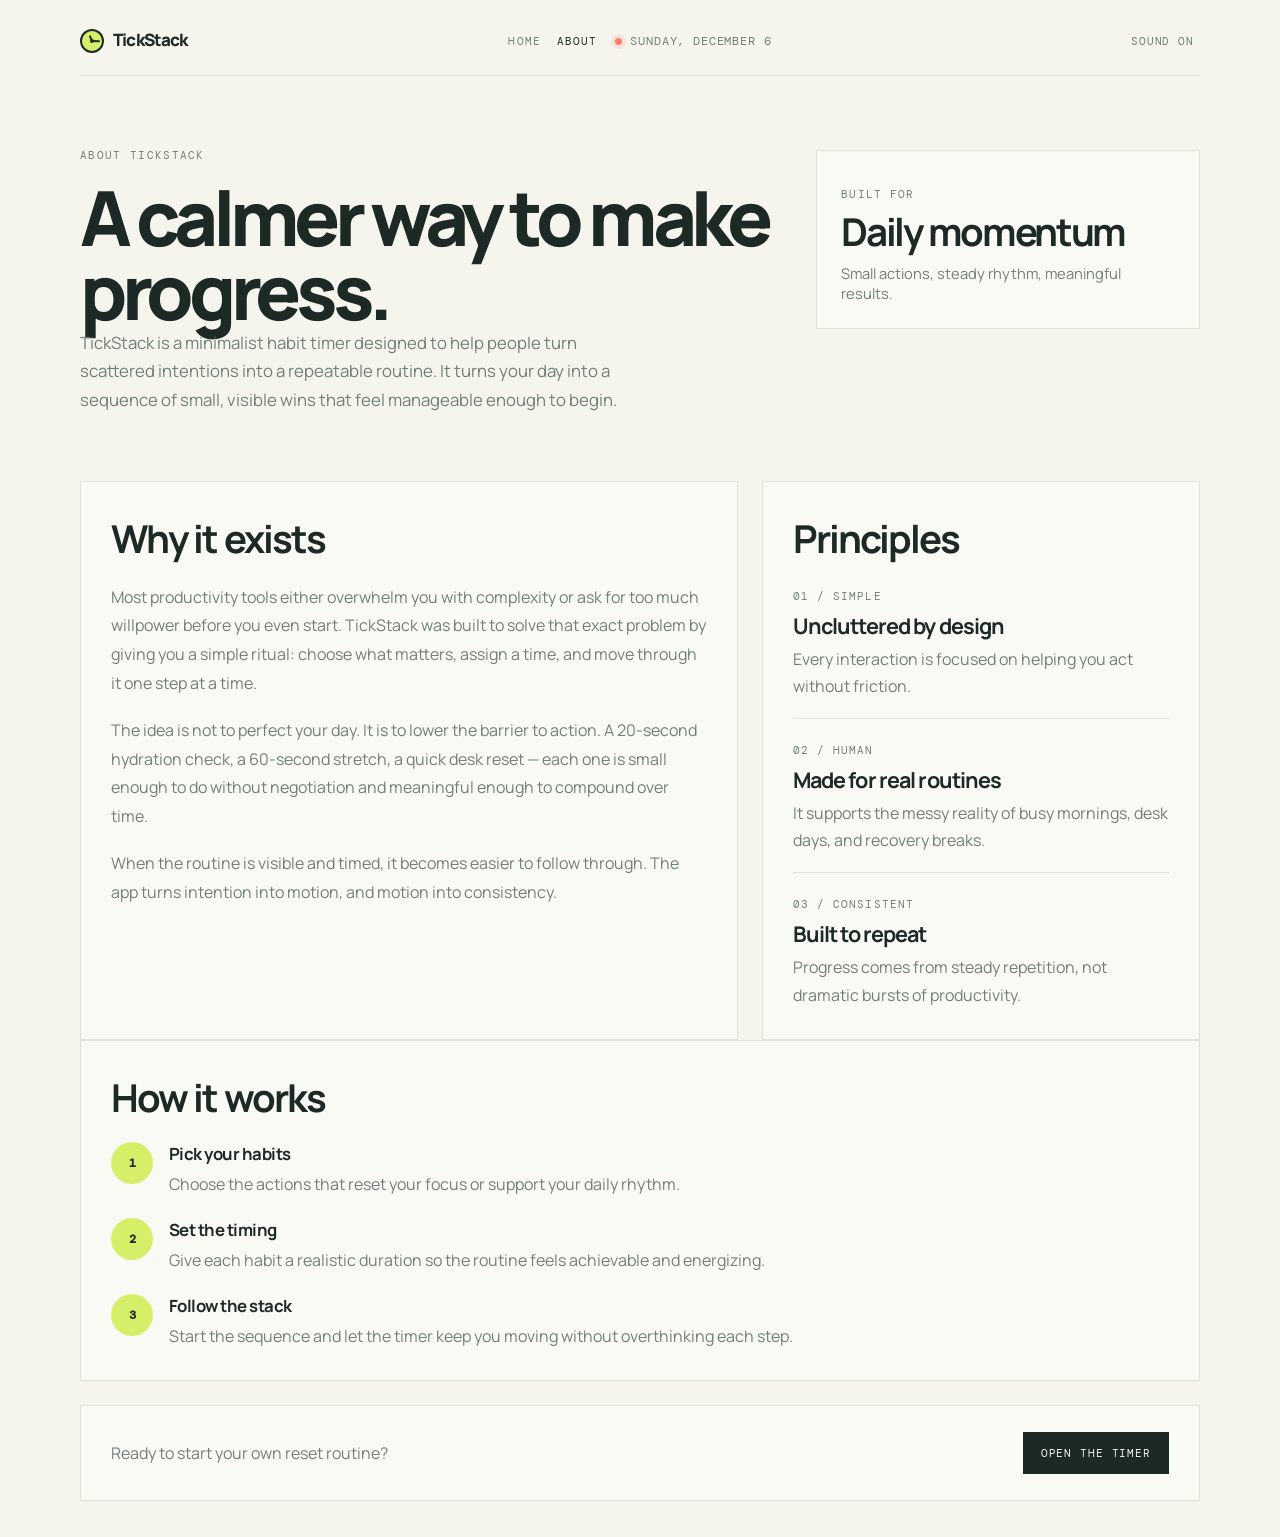
==== about.html @ 66e2626f "add about page" ====
<!doctype html>
<html lang="en">
<head>
  <meta charset="UTF-8">
  <meta name="viewport" content="width=device-width, initial-scale=1.0">
  <title>About | TickStack</title>
  <link rel="preconnect" href="https://fonts.googleapis.com">
  <link rel="preconnect" href="https://fonts.gstatic.com" crossorigin>
  <link href="https://fonts.googleapis.com/css2?family=DM+Mono:wght@400;500&family=Manrope:wght@400;500;600;700;800&display=swap" rel="stylesheet">
  <link rel="stylesheet" href="styles.css">
</head>
<body class="about-page">
  <main class="app-shell">
    <header class="topbar">
      <a class="brand" href="index.html" aria-label="TickStack home"><span class="brand-mark" title="India Standard Time" aria-label="India Standard Time" role="img"><span class="clock-hand clock-hand-hour" id="clockHourHand"></span><span class="clock-hand clock-hand-minute" id="clockMinuteHand"></span></span> TickStack</a>
      <nav class="main-nav" aria-label="Main navigation">
        <a href="index.html" class="nav-link">Home</a>
        <a href="about.html" class="nav-link active">About</a>
      </nav>
      <div class="topbar-meta"><span class="live-dot"></span><span id="todayLabel">Tuesday, September 1</span></div>
      <button class="icon-button" id="soundToggle" type="button" aria-label="Toggle sound" title="Toggle sound">Sound on</button>
    </header>

    <section class="page-intro" aria-labelledby="aboutTitle">
      <div class="page-intro-grid">
        <div>
          <p class="eyebrow">About TickStack</p>
          <h1 id="aboutTitle">A calmer way to make progress.</h1>
        </div>
        <div class="hero-card">
          <span class="mini-label">Built for</span>
          <strong>Daily momentum</strong>
          <span>Small actions, steady rhythm, meaningful results.</span>
        </div>
      </div>
      <p class="lead">TickStack is a minimalist habit timer designed to help people turn scattered intentions into a repeatable routine. It turns your day into a sequence of small, visible wins that feel manageable enough to begin.</p>
    </section>

    <section class="content-grid">
      <article class="story-card">
        <h2>Why it exists</h2>
        <p>Most productivity tools either overwhelm you with complexity or ask for too much willpower before you even start. TickStack was built to solve that exact problem by giving you a simple ritual: choose what matters, assign a time, and move through it one step at a time.</p>
        <p>The idea is not to perfect your day. It is to lower the barrier to action. A 20-second hydration check, a 60-second stretch, a quick desk reset — each one is small enough to do without negotiation and meaningful enough to compound over time.</p>
        <p>When the routine is visible and timed, it becomes easier to follow through. The app turns intention into motion, and motion into consistency.</p>
      </article>

      <aside class="values-card" aria-labelledby="valuesTitle">
        <h2 id="valuesTitle">Principles</h2>
        <div class="value-list">
          <div class="value-item">
            <span>01 / Simple</span>
            <strong>Uncluttered by design</strong>
            <p>Every interaction is focused on helping you act without friction.</p>
          </div>
          <div class="value-item">
            <span>02 / Human</span>
            <strong>Made for real routines</strong>
            <p>It supports the messy reality of busy mornings, desk days, and recovery breaks.</p>
          </div>
          <div class="value-item">
            <span>03 / Consistent</span>
            <strong>Built to repeat</strong>
            <p>Progress comes from steady repetition, not dramatic bursts of productivity.</p>
          </div>
        </div>
      </aside>
    </section>

    <section class="steps-card" aria-labelledby="howTitle">
      <h2 id="howTitle">How it works</h2>
      <div class="steps">
        <div class="step">
          <div class="step-number">1</div>
          <div>
            <h3>Pick your habits</h3>
            <p>Choose the actions that reset your focus or support your daily rhythm.</p>
          </div>
        </div>
        <div class="step">
          <div class="step-number">2</div>
          <div>
            <h3>Set the timing</h3>
            <p>Give each habit a realistic duration so the routine feels achievable and energizing.</p>
          </div>
        </div>
        <div class="step">
          <div class="step-number">3</div>
          <div>
            <h3>Follow the stack</h3>
            <p>Start the sequence and let the timer keep you moving without overthinking each step.</p>
          </div>
        </div>
      </div>
    </section>

    <section class="cta-card" aria-label="Call to action">
      <p>Ready to start your own reset routine?</p>
      <a class="cta-link" href="index.html">Open the timer</a>
    </section>
  </main>

  <script src="script.js"></script>
</body>
</html>
---- styles.css ----
:root {
  --ink: #1d2925;
  --muted: #708079;
  --paper: #f5f5ed;
  --surface: #fcfcf7;
  --lime: #d6ef69;
  --lime-dark: #b9d348;
  --coral: #ff806d;
  --line: #dfe4d8;
  --mono: "DM Mono", monospace;
  --sans: "Manrope", sans-serif;
}

* { box-sizing: border-box; }
body { margin: 0; min-width: 320px; color: var(--ink); background: var(--paper); font-family: var(--sans); }
body::before { content: ""; position: fixed; inset: 0; pointer-events: none; opacity: .4; background-image: radial-gradient(#c9d0be 0.7px, transparent .7px); background-size: 18px 18px; mask-image: linear-gradient(to bottom, black, transparent 80%); }
button, input { font: inherit; }
button { cursor: pointer; }
.app-shell { width: min(1120px, calc(100% - 48px)); margin: 0 auto; padding: 28px 0 36px; }
.topbar { display: grid; grid-template-columns: 1fr auto auto 1fr; align-items: center; gap: 18px; border-bottom: 1px solid var(--line); padding-bottom: 22px; }
.brand { color: var(--ink); font-size: 17px; font-weight: 800; letter-spacing: -.05em; text-decoration: none; }
.brand-mark { position: relative; display: inline-block; width: 24px; height: 24px; margin-right: 7px; vertical-align: -7px; background: var(--lime); border: 2px solid var(--ink); border-radius: 50%; }
.brand-mark::after { content: ""; position: absolute; top: 50%; left: 50%; width: 4px; height: 4px; transform: translate(-50%, -50%); border-radius: 50%; background: var(--ink); }
.clock-hand { position: absolute; bottom: 50%; left: calc(50% - 1px); width: 2px; border-radius: 2px; background: var(--ink); transform-origin: bottom center; }
.clock-hand-hour { height: 6px; transform: rotate(30deg); }
.clock-hand-minute { height: 8px; transform: rotate(150deg); }
.main-nav { display: flex; justify-content: center; gap: 16px; }
.nav-link { color: var(--muted); text-decoration: none; font: 11px var(--mono); text-transform: uppercase; letter-spacing: .1em; transition: color .2s ease; }
.nav-link:hover, .nav-link.active { color: var(--ink); }
.topbar-meta { color: var(--muted); font: 12px var(--mono); text-transform: uppercase; letter-spacing: .07em; }
.live-dot { display: inline-block; width: 7px; height: 7px; margin-right: 8px; background: var(--coral); border-radius: 50%; box-shadow: 0 0 0 4px rgba(255,128,109,.15); }
.icon-button { justify-self: end; color: var(--muted); border: 0; background: transparent; font: 11px var(--mono); text-transform: uppercase; letter-spacing: .08em; }
.intro { display: flex; justify-content: space-between; align-items: end; gap: 32px; padding: 80px 7% 64px; }
.eyebrow, .section-kicker, .up-next { margin: 0 0 16px; color: var(--muted); font: 11px var(--mono); letter-spacing: .12em; text-transform: uppercase; }
h1 { margin: 0; font-size: clamp(42px, 6vw, 76px); line-height: .98; letter-spacing: -.07em; font-weight: 800; }
h1 em { color: #82962e; font-style: normal; }
.intro-copy { width: 245px; margin: 0 4% 7px 0; color: var(--muted); font-size: 14px; line-height: 1.6; }
.workspace { display: grid; grid-template-columns: 1fr 1fr; gap: 18px; }
.panel { min-height: 560px; border: 1px solid var(--line); background: rgba(252,252,247,.82); }
.routine-panel { padding: 30px; }
.panel-heading { display: flex; justify-content: space-between; align-items: start; padding-bottom: 25px; border-bottom: 1px solid var(--line); }
h2 { margin: 0; font-size: 25px; letter-spacing: -.055em; }
.duration-badge { padding: 8px 10px; background: var(--lime); color: #4b5b21; font: 12px var(--mono); }
.habit-list { min-height: 280px; padding: 6px 0 10px; }
.habit-row { display: grid; grid-template-columns: 31px 1fr auto 23px; align-items: center; gap: 12px; min-height: 76px; border-bottom: 1px solid var(--line); animation: rise .35s both; }
.habit-number { color: var(--muted); font: 12px var(--mono); }
.habit-name { font-size: 14px; font-weight: 700; }
.habit-time { color: var(--muted); font: 12px var(--mono); }
.delete-habit { width: 22px; height: 22px; padding: 0; color: var(--muted); border: 0; background: transparent; font-size: 18px; line-height: 1; }
.delete-habit:hover { color: var(--coral); }
.add-habit { display: grid; grid-template-columns: 1fr 43px auto 36px; align-items: center; margin-top: 22px; border-bottom: 1px solid var(--ink); }
.add-habit input { min-width: 0; padding: 10px 0; border: 0; outline: 0; background: transparent; color: var(--ink); }
.add-habit input::placeholder { color: #a3ada5; }
#habitSeconds { text-align: right; font: 13px var(--mono); }
.seconds-label { padding-left: 7px; color: var(--muted); font: 11px var(--mono); }
.add-button { width: 30px; height: 30px; margin-left: 7px; color: var(--ink); border: 0; border-radius: 50%; background: var(--lime); font-size: 22px; line-height: 1; }
.tip { display: flex; gap: 8px; margin: 28px 0 0; color: var(--muted); font-size: 11px; line-height: 1.5; }
.tip span { display: grid; flex: 0 0 15px; place-items: center; width: 15px; height: 15px; color: var(--ink); border: 1px solid var(--ink); border-radius: 50%; font: 10px var(--mono); }
.timer-panel { position: relative; display: flex; flex-direction: column; overflow: hidden; background: var(--ink); color: var(--paper); border-color: var(--ink); }
.timer-topline { display: flex; justify-content: space-between; padding: 30px; color: #95a19b; border-bottom: 1px solid #35423b; font: 11px var(--mono); text-transform: uppercase; letter-spacing: .08em; }
.timer-topline .section-kicker { color: #95a19b; }
.timer-content { display: flex; flex: 1; flex-direction: column; align-items: center; padding: 45px 30px 25px; text-align: center; }
.timer-content .up-next { margin-bottom: 10px; color: var(--lime); }
.timer-content h2 { min-height: 58px; font-size: 30px; line-height: 1.02; }
.timer-ring { display: grid; place-items: center; width: 210px; height: 210px; margin: 27px 0 29px; border-radius: 50%; background: conic-gradient(var(--lime) var(--progress), #35423b 0); transition: background .35s linear; }
.timer-ring::before { content: ""; position: absolute; width: 188px; height: 188px; border-radius: 50%; background: var(--ink); }
.timer-center { position: relative; z-index: 1; }
.timer-center span { display: block; font-size: 42px; font-weight: 700; letter-spacing: -.08em; }
.timer-center small { color: #95a19b; font: 10px var(--mono); text-transform: uppercase; }
.start-button { display: flex; align-items: center; justify-content: center; gap: 10px; width: min(260px, 100%); padding: 15px 20px; color: var(--ink); border: 0; background: var(--lime); font-size: 13px; font-weight: 800; text-transform: uppercase; letter-spacing: .06em; }
.start-button:hover { background: #e3f782; }
.play-icon { font-size: 10px; }
.reset-button { margin-top: 16px; color: #95a19b; border: 0; background: transparent; font: 11px var(--mono); text-transform: uppercase; }
.reset-button:hover { color: var(--paper); }
.completion-message { padding: 15px 30px; color: var(--ink); background: var(--lime); font-size: 12px; text-align: center; }
.completion-message strong { margin-right: 5px; }
.footer { display: flex; align-items: center; gap: 18px; padding: 26px 7% 0; color: var(--muted); font: 11px var(--mono); text-transform: uppercase; letter-spacing: .08em; }
.footer-line { width: 80px; height: 1px; background: var(--lime-dark); }
.sr-only { position: absolute; width: 1px; height: 1px; padding: 0; overflow: hidden; clip: rect(0,0,0,0); white-space: nowrap; border: 0; }

.about-page .page-intro { padding: 72px 0 48px; }
.about-page .page-intro-grid { display: grid; grid-template-columns: 1.3fr .7fr; align-items: end; gap: 24px; }
.about-page .eyebrow { margin-bottom: 18px; }
.about-page h1 { margin: 0; }
.about-page .lead { margin: 0; color: var(--muted); font-size: 1.05rem; line-height: 1.7; max-width: 560px; }
.about-page .hero-card { padding: 24px; border: 1px solid var(--line); background: rgba(252,252,247,.85); }
.about-page .hero-card .mini-label { display: inline-block; margin-bottom: 12px; color: var(--muted); font: 11px var(--mono); text-transform: uppercase; letter-spacing: .1em; }
.about-page .hero-card strong { display: block; font-size: clamp(28px, 3vw, 46px); letter-spacing: -.06em; line-height: 1; }
.about-page .hero-card span { display: inline-block; margin-top: 12px; color: var(--muted); font-size: .92rem; }
.about-page .content-grid { display: grid; grid-template-columns: 1.2fr .8fr; gap: 24px; margin-top: 18px; }
.about-page .story-card, .about-page .values-card, .about-page .steps-card, .about-page .cta-card { border: 1px solid var(--line); background: rgba(252,252,247,.82); }
.about-page .story-card { padding: 30px; }
.about-page .story-card h2, .about-page .values-card h2, .about-page .steps-card h2 { margin: 0 0 18px; font-size: clamp(26px, 3vw, 40px); letter-spacing: -.05em; }
.about-page .story-card p { margin: 0 0 18px; color: var(--muted); line-height: 1.8; }
.about-page .story-card p:last-child { margin-bottom: 0; }
.about-page .values-card { padding: 30px; }
.about-page .value-list { display: grid; gap: 18px; }
.about-page .value-item { padding-bottom: 18px; border-bottom: 1px solid var(--line); }
.about-page .value-item:last-child { padding-bottom: 0; border-bottom: 0; }
.about-page .value-item span { display: inline-block; margin-bottom: 8px; color: var(--muted); font: 11px var(--mono); text-transform: uppercase; letter-spacing: .1em; }
.about-page .value-item strong { display: block; margin-bottom: 6px; font-size: 1.35rem; letter-spacing: -.04em; }
.about-page .value-item p { margin: 0; color: var(--muted); line-height: 1.7; }
.about-page .steps-card { padding: 30px; }
.about-page .steps { display: grid; gap: 20px; margin-top: 18px; }
.about-page .step { display: grid; grid-template-columns: 42px 1fr; gap: 16px; align-items: start; }
.about-page .step-number { display: grid; place-items: center; width: 42px; height: 42px; background: var(--lime); border-radius: 50%; font: 12px var(--mono); font-weight: 700; }
.about-page .step h3 { margin: 0 0 6px; font-size: 1.05rem; letter-spacing: -.03em; }
.about-page .step p { margin: 0; color: var(--muted); line-height: 1.7; }
.about-page .cta-card { display: flex; align-items: center; justify-content: space-between; gap: 18px; padding: 26px 30px; margin-top: 24px; }
.about-page .cta-card p { margin: 0; color: var(--muted); }
.about-page .cta-link { display: inline-flex; align-items: center; justify-content: center; padding: 14px 18px; background: var(--ink); color: var(--paper); text-decoration: none; text-transform: uppercase; letter-spacing: .08em; font: 11px var(--mono); }
.about-page .cta-link:hover { background: #27302d; }
@keyframes rise { from { opacity: 0; transform: translateY(8px); } to { opacity: 1; transform: translateY(0); } }
@media (max-width: 760px) { .app-shell { width: min(100% - 28px, 560px); padding-top: 18px; } .topbar { grid-template-columns: 1fr auto; align-items: center; } .main-nav { grid-column: 1 / -1; justify-self: start; } .topbar-meta { display: none; } .intro { display: block; padding: 55px 0 40px; } .intro-copy { width: auto; margin-top: 22px; } .workspace { grid-template-columns: 1fr; } .panel { min-height: auto; } .routine-panel { padding: 22px; } .timer-panel { min-height: 520px; } .timer-topline { padding: 22px; } .timer-content { padding: 38px 22px 22px; } .footer { padding: 22px 0 0; } .about-page .page-intro, .about-page .content-grid { display: block; } .about-page .page-intro-grid { grid-template-columns: 1fr; } .about-page .hero-card, .about-page .story-card, .about-page .values-card, .about-page .steps-card { padding: 22px; } .about-page .cta-card { display: block; } .about-page .cta-link { margin-top: 16px; width: 100%; } }
@media (prefers-reduced-motion: reduce) { *, *::before, *::after { animation-duration: .01ms !important; transition-duration: .01ms !important; } }
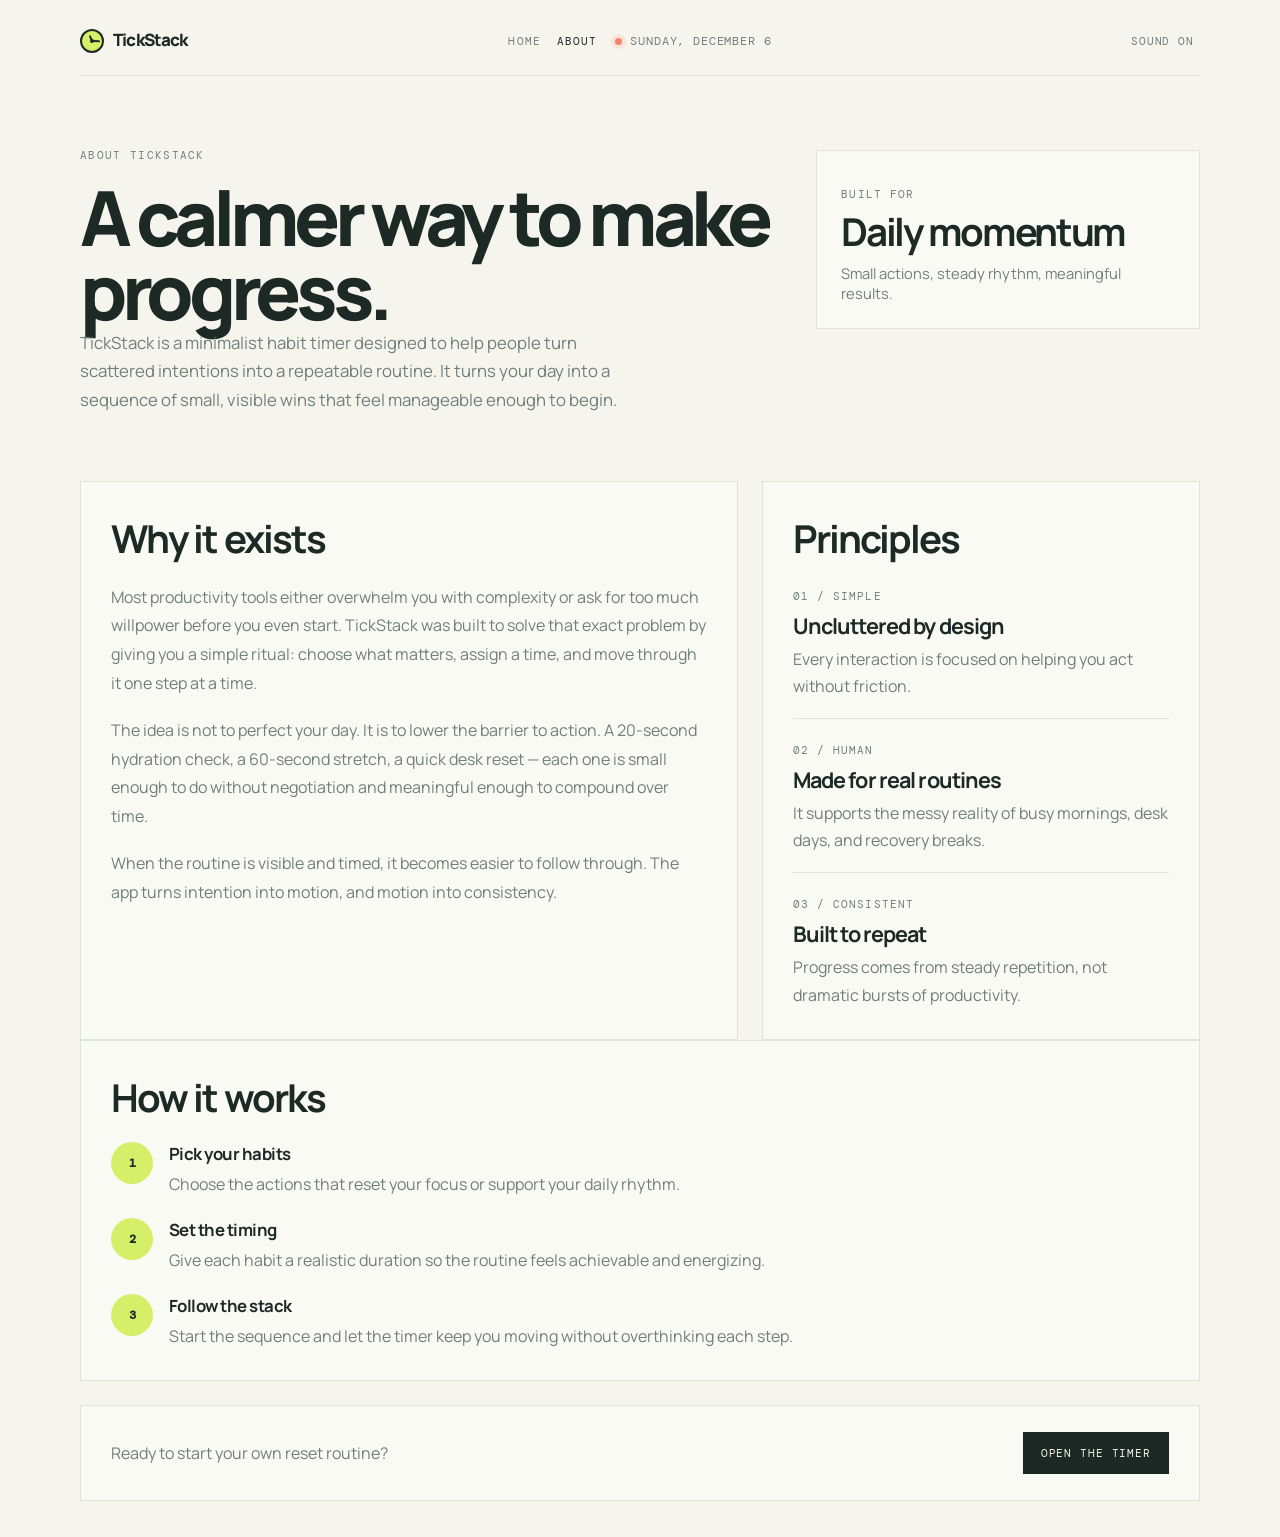
==== commit 2e266926: "adding favicon icon" ====
--- a/about.html
+++ b/about.html
@@ -4,6 +4,7 @@
   <meta charset="UTF-8">
   <meta name="viewport" content="width=device-width, initial-scale=1.0">
   <title>About | TickStack</title>
+  <link rel="icon" type="image/svg+xml" href="favicon.svg">
   <link rel="preconnect" href="https://fonts.googleapis.com">
   <link rel="preconnect" href="https://fonts.gstatic.com" crossorigin>
   <link href="https://fonts.googleapis.com/css2?family=DM+Mono:wght@400;500&family=Manrope:wght@400;500;600;700;800&display=swap" rel="stylesheet">
